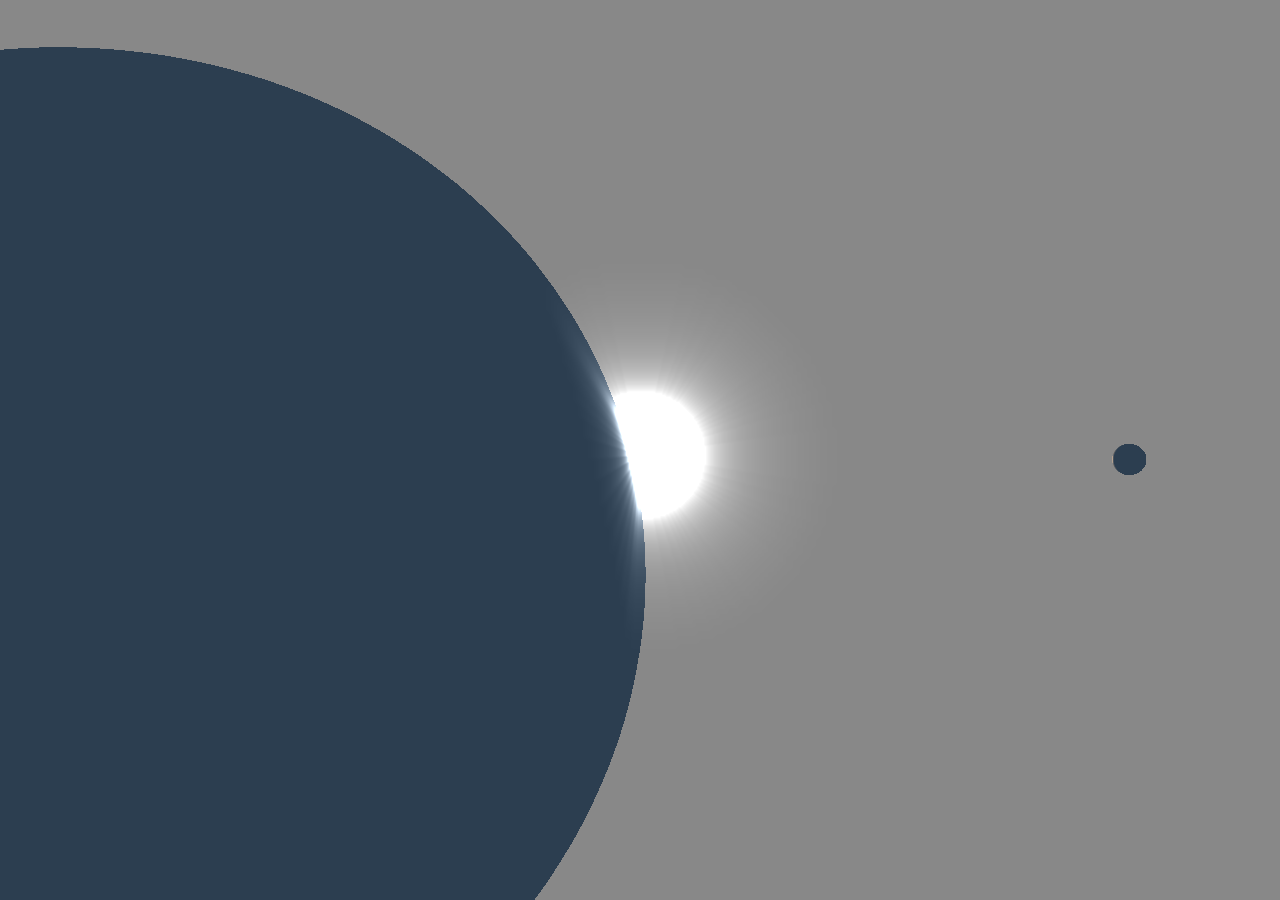
==== app-engine/public/index.html @ 147cf217 "Change folder structure for use with Google App Engine" ====
<!DOCTYPE html>

<html>
    <head>
        <link rel="stylesheet" href="/css/index.css" />
    </head>

    <body>
        <div id="load-screen">Loading solar simulation, please wait...</div>
        <div id="threejs-container"></div>

        <script src="/js/three.js"></script>
        <script src="/js/shaders.js"></script>
        <script src="/js/math.js"></script>
        <script src="/js/modules.js"></script>
        <script src="/js/index.js"></script>
    </body>
</html>
---- css/index.css ----
* {
  margin: 0;
  padding: 0;
}

body {
  width: 100vw;
  height: 100vh;
}

#load-screen {
  display: block;
  position: fixed;
  left: 0;
  right: 0;
  top: 0;
  bottom: 0;
  padding-top: 25%;
  text-align: center;
  font-family: "Trebuchet MS";
  font-size: 20px;
  color: #21ff00;
  background-color: #000000;
  z-index: 99;
}

#threejs-container {
  position: static;
  width: inherit;
  height: inherit;
  overflow: hidden;
}
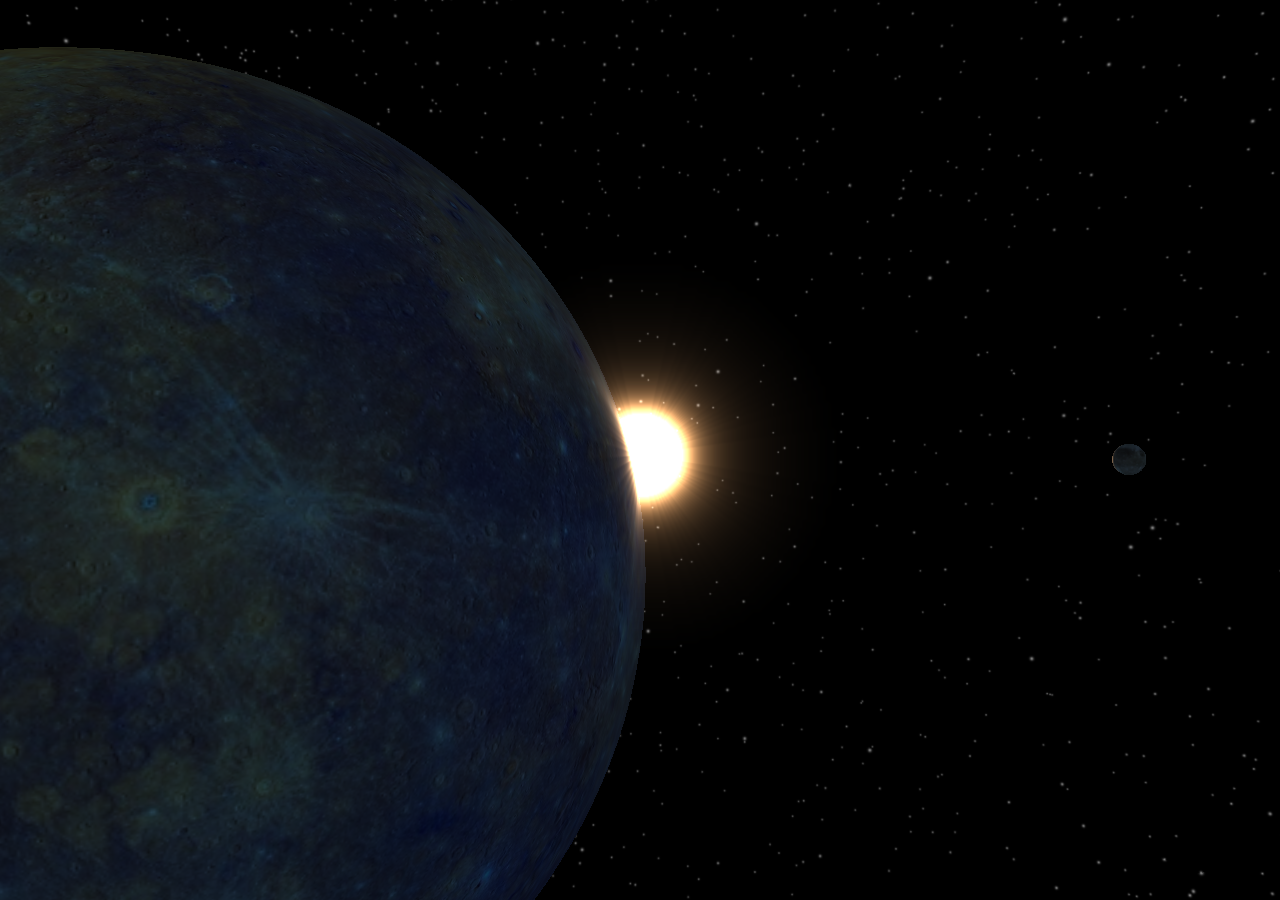
==== commit 30bb3191: "Fix load screen and README.md" ====
--- a/app-engine/public/index.html
+++ b/app-engine/public/index.html
@@ -2,17 +2,17 @@
 
 <html>
     <head>
-        <link rel="stylesheet" href="/css/index.css" />
+        <link rel="stylesheet" href="./css/index.css" />
     </head>
 
     <body>
-        <div id="load-screen">Loading solar simulation, please wait...</div>
+        <div id="load-screen">Please allow a little time to load images, geometries, etc...</div>
         <div id="threejs-container"></div>
 
-        <script src="/js/three.js"></script>
-        <script src="/js/shaders.js"></script>
-        <script src="/js/math.js"></script>
-        <script src="/js/modules.js"></script>
-        <script src="/js/index.js"></script>
+        <script src="./js/three.js"></script>
+        <script src="./js/shaders.js"></script>
+        <script src="./js/math.js"></script>
+        <script src="./js/modules.js"></script>
+        <script src="./js/index.js"></script>
     </body>
 </html>
--- a/app-engine/public/css/index.css
+++ b/app-engine/public/css/index.css
@@ -0,0 +1,32 @@
+* {
+  margin: 0;
+  padding: 0;
+}
+
+body {
+  width: 100vw;
+  height: 100vh;
+}
+
+#load-screen {
+  display: block;
+  position: fixed;
+  left: 0;
+  right: 0;
+  top: 0;
+  bottom: 0;
+  padding-top: 25%;
+  text-align: center;
+  font-family: "Trebuchet MS";
+  font-size: 20px;
+  color: #21ff00;
+  background-color: #000000;
+  z-index: 99;
+}
+
+#threejs-container {
+  position: static;
+  width: inherit;
+  height: inherit;
+  overflow: hidden;
+}
